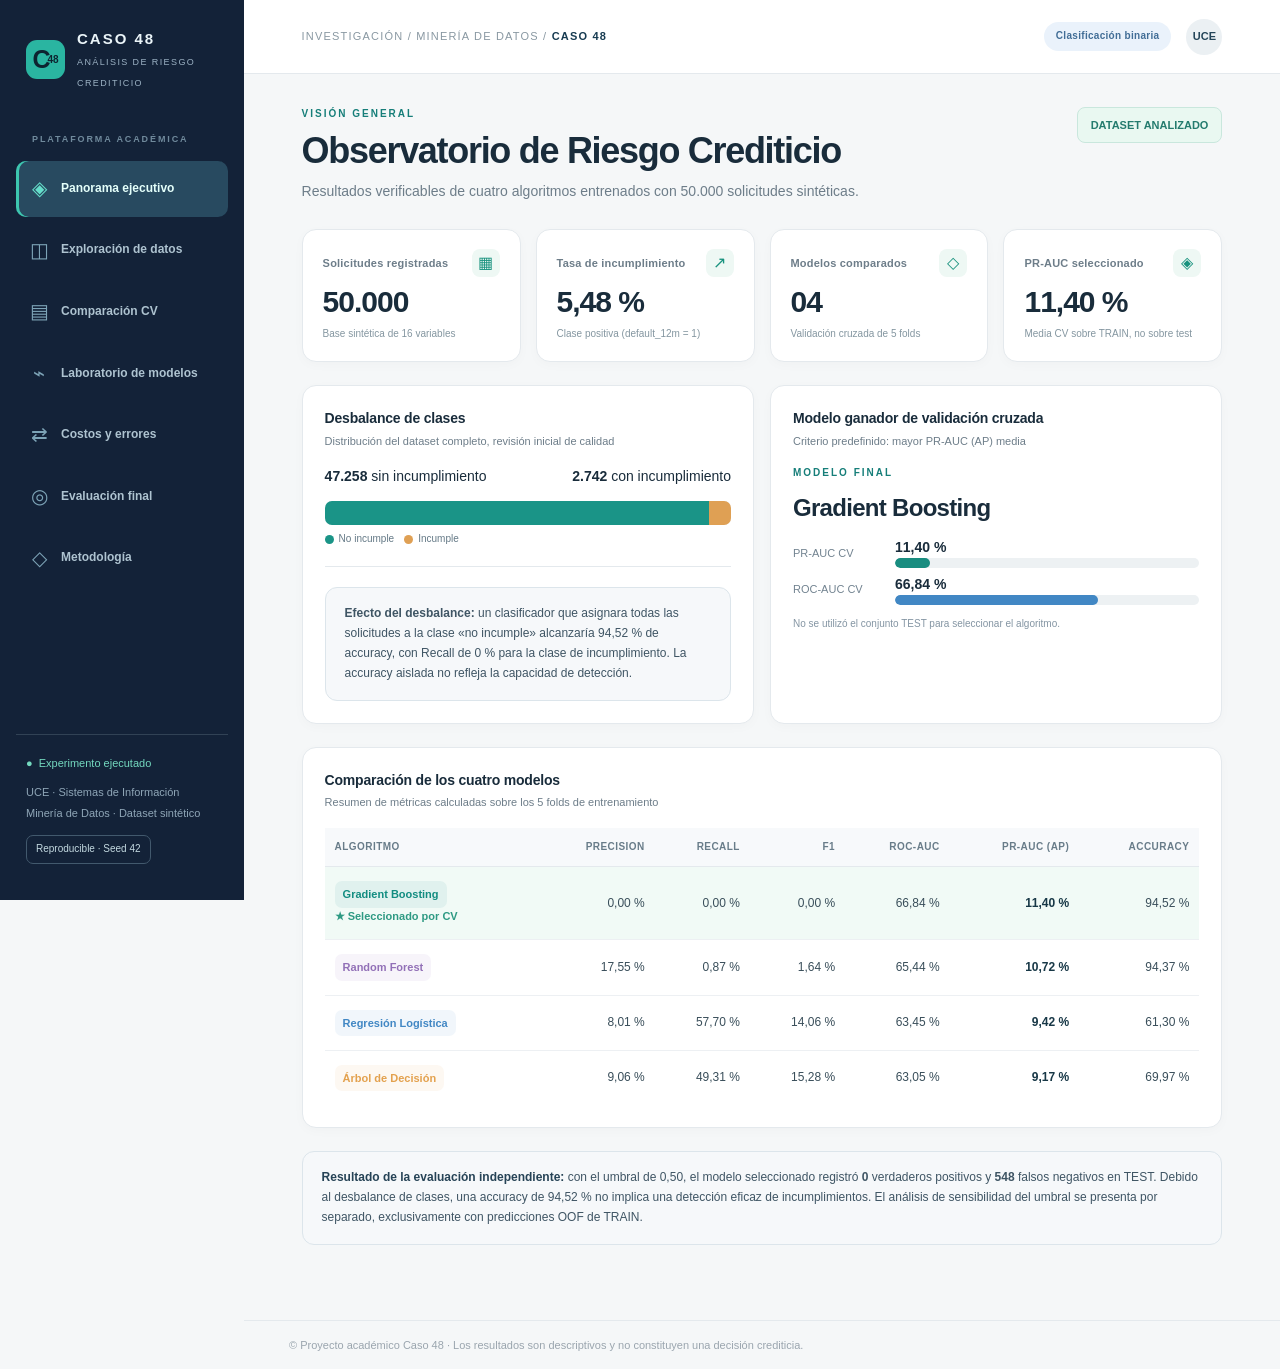
==== dashboard/index.html @ 5ee0b579 "Version inicial Caso 48 UCE - Dashboard Machine Learning" ====
<!doctype html>
<html lang="es">
<head>
  <meta charset="UTF-8" />
  <meta name="viewport" content="width=device-width, initial-scale=1" />
  <meta name="description" content="Dashboard académico de minería de datos: predicción de incumplimiento crediticio, validación cruzada y evaluación de modelos del Caso 48 UCE." />
  <meta name="theme-color" content="#102235" />
  <title>Caso 48 · Observatorio de Riesgo Crediticio</title>
  <link rel="stylesheet" href="./styles.css" />
</head>
<body>
  <div class="app-shell">
    <aside class="sidebar" aria-label="Navegación del proyecto">
      <div class="brand"><div class="brand-icon">C<span>48</span></div><div><strong>CASO 48</strong><small>ANÁLISIS DE RIESGO CREDITICIO</small></div></div>
      <div class="sidebar-label">PLATAFORMA ACADÉMICA</div>
      <nav class="nav" id="navigation">
        <button class="nav-link active" data-tab="resumen"><span class="nav-icon">◈</span> Panorama ejecutivo</button>
        <button class="nav-link" data-tab="exploracion"><span class="nav-icon">◫</span> Exploración de datos</button>
        <button class="nav-link" data-tab="comparacion"><span class="nav-icon">▤</span> Comparación CV</button>
        <button class="nav-link" data-tab="modelos"><span class="nav-icon">⌁</span> Laboratorio de modelos</button>
        <button class="nav-link" data-tab="costos"><span class="nav-icon">⇄</span> Costos y errores</button>
        <button class="nav-link" data-tab="test"><span class="nav-icon">◎</span> Evaluación final</button>
        <button class="nav-link" data-tab="metodo"><span class="nav-icon">◇</span> Metodología</button>
      </nav>
      <div class="sidebar-footer"><div class="status-dot">● &nbsp;Experimento ejecutado</div><p>UCE · Sistemas de Información<br />Minería de Datos · Dataset sintético</p><div class="version">Reproducible · Seed 42</div></div>
    </aside>
    <main class="main">
      <div class="topbar"><div class="breadcrumb">INVESTIGACIÓN / MINERÍA DE DATOS / <b>CASO 48</b></div><div class="top-right"><span class="pill sky">Clasificación binaria</span><span class="avatar" aria-label="Universidad Central del Ecuador">UCE</span></div></div>
      <div id="app" role="main"><div class="loading">Cargando resultados de los modelos…</div></div>
      <footer class="bottom">© Proyecto académico Caso 48 · Los resultados son descriptivos y no constituyen una decisión crediticia.</footer>
    </main>
  </div>
  <script src="./datos.js"></script>
  <script src="./app.js"></script>
</body>
</html>
---- dashboard/styles.css ----
:root{--navy:#132238;--navy2:#182d44;--ink:#192c3b;--muted:#6d7d89;--teal:#167e79;--mint:#e3f5ef;--bg:#f5f7f8;--border:#e4e9ed;--orange:#d89448;--orangebg:#fff3e8;--blue:#3a73bc;--purple:#8c68b0;--red:#be564c;--white:#fff;font-family:Inter,ui-sans-serif,-apple-system,BlinkMacSystemFont,'Segoe UI',sans-serif}*{box-sizing:border-box}body{margin:0;background:var(--bg);color:var(--ink);line-height:1.48;font-size:14px}button,select{font:inherit}.app-shell{display:flex;min-height:100vh}.sidebar{position:sticky;top:0;align-self:flex-start;width:244px;min-width:244px;height:100vh;background:var(--navy);color:#eaf4f8;display:flex;flex-direction:column;padding:28px 16px}.brand{display:flex;align-items:center;gap:12px;padding:0 10px 41px}.brand-icon{height:39px;width:39px;border-radius:11px;background:#2ab5a1;color:#0d2430;font-size:25px;line-height:39px;font-weight:900;text-align:center;letter-spacing:-3px;flex-shrink:0}.brand-icon span{font-size:10px;letter-spacing:0;vertical-align:top}.brand strong{font-size:15px;letter-spacing:2px;display:block}.brand small{font-size:9px;color:#9cb2c4;letter-spacing:1.4px}.sidebar-label{font-size:9px;letter-spacing:1.9px;color:#708a9c;padding:0 16px 15px;font-weight:700}.nav{display:flex;flex-direction:column;gap:6px}.nav-link{border:0;background:transparent;color:#aec3d0;text-align:left;display:flex;align-items:center;gap:12px;padding:13px 13px;border-radius:10px;cursor:pointer;font-size:12px;font-weight:550;transition:.15s}.nav-link:hover,.nav-link:focus-visible{background:#243e57;color:white;outline:0}.nav-link.active{background:#284a60;color:#e4fffa;box-shadow:inset 3px 0 #3dc7b0}.nav-icon{font-size:20px;width:20px;text-align:center;color:#7da4b7}.nav-link.active .nav-icon{color:#65deca}.sidebar-footer{margin-top:auto;border-top:1px solid #314255;padding:20px 10px 8px}.sidebar-footer p{font-size:11px;line-height:1.9;color:#8fa6b7}.status-dot{font-size:11px;color:#74d9bf}.version{border:1px solid #42596d;border-radius:7px;display:inline-block;font-size:10px;padding:6px 9px;color:#c3d9e0}.main{width:calc(100% - 244px);min-width:0;display:flex;flex-direction:column}.topbar{height:74px;flex-shrink:0;padding:0 clamp(22px,4.5vw,72px);display:flex;align-items:center;justify-content:space-between;background:white;border-bottom:1px solid var(--border);gap:15px}.breadcrumb{font-size:11px;letter-spacing:1.2px;color:#8998a2}.breadcrumb b{color:#173b51}.top-right{display:flex;align-items:center;gap:15px}.pill{border-radius:24px;padding:7px 12px;font-weight:700;font-size:10px;letter-spacing:.3px;display:inline-block}.pill.sky{background:#eaf2fb;color:#416d96}.pill.green{background:#e3f4ee;color:#11786d}.pill.orange{background:#fff0df;color:#965d1c}.avatar{display:flex;align-items:center;justify-content:center;width:36px;height:36px;background:#ebf0f3;border-radius:50%;font-weight:800;font-size:11px;color:#244559}#app{width:min(1320px,100%);padding:33px clamp(22px,4.5vw,72px) 75px;margin:0 auto;flex:1}.bottom{padding:16px 45px;color:#9aa5ae;font-size:11px;border-top:1px solid var(--border)}.eyebrow{font-size:10px;letter-spacing:2px;color:var(--teal);font-weight:850;text-transform:uppercase;margin:0 0 9px}.heading{display:flex;align-items:flex-start;justify-content:space-between;gap:18px;margin-bottom:27px}.heading h1{font-size:clamp(24px,3.3vw,36px);line-height:1.13;letter-spacing:-1.3px;margin:0;font-weight:780}.heading .subtitle{color:var(--muted);margin:10px 0 0;max-width:720px}.tag{border:1px solid #c9e7dd;color:#247b6e;background:#e9f8f1;border-radius:8px;font-size:11px;font-weight:750;padding:9px 13px;white-space:nowrap}.grid4{display:grid;grid-template-columns:repeat(4,minmax(0,1fr));gap:15px}.grid2{display:grid;grid-template-columns:repeat(2,minmax(0,1fr));gap:16px}.grid3{display:grid;grid-template-columns:repeat(3,minmax(0,1fr));gap:16px}.card{background:white;border:1px solid var(--border);border-radius:14px;padding:22px;min-width:0;box-shadow:0 3px 12px rgba(18,36,48,.025)}.stat{padding:19px 20px}.stat-label{color:var(--muted);font-size:11px;font-weight:650;letter-spacing:.2px}.stat-number{font-size:30px;line-height:1.2;font-weight:780;letter-spacing:-1px;margin:7px 0}.stat-foot{color:#8496a0;font-size:10px}.stat-kicker{display:flex;justify-content:space-between;align-items:center}.symbol{width:28px;height:28px;background:#eef8f4;border-radius:8px;color:#18927e;display:flex;align-items:center;justify-content:center;font-size:16px}.section{margin-top:23px}.section-title{font-size:15px;letter-spacing:-.2px;margin:0 0 7px}.section-sub{font-size:11px;color:var(--muted);margin:0 0 20px}.card-head{display:flex;justify-content:space-between;align-items:flex-start;gap:10px;margin-bottom:17px}.card-head h2{font-size:14px;margin:0;letter-spacing:-.2px}.card-head p{margin:4px 0 0;font-size:11px;color:var(--muted)}.wide-note{background:#f6f8fa;border:1px solid #dce5eb;padding:16px 19px;border-radius:12px;color:#3f5564;line-height:1.65;font-size:12px}.wide-note strong{color:#264356}.alert-blue{background:#f3f7f9;border:1px solid #dae4ea;border-radius:12px;padding:17px 19px;color:#3d5868;font-size:12px;line-height:1.6}.warn-red{background:#fff2ef;border-color:#f0d6ce;color:#935344}.chart-area{width:100%;min-height:245px}.chart-area svg{width:100%;height:auto;display:block}.stack{height:24px;display:flex;border-radius:7px;overflow:hidden;background:#e6edf1}.stack>div{height:100%}.legend{display:flex;flex-wrap:wrap;gap:18px;margin-top:15px;font-size:11px;color:#677986}.legend i{display:inline-block;width:10px;height:10px;border-radius:50%;margin-right:6px}.figure-caption{font-size:10px;color:#8495a3;margin-top:12px}.chart-bar{display:flex;align-items:center;gap:10px;margin:14px 0}.bar-name{font-size:12px;width:145px;flex-shrink:0;white-space:nowrap;overflow:hidden;text-overflow:ellipsis}.bar-rail{height:10px;background:#edf1f3;border-radius:10px;flex:1;overflow:hidden}.bar-fill{height:100%;border-radius:10px}.bar-value{font-weight:700;color:var(--ink);font-size:12px;width:60px;text-align:right}.table-wrap{overflow:auto;max-width:100%}table{border-collapse:collapse;width:100%;font-size:12px;white-space:nowrap}th{background:#f7f9fb;text-align:left;color:#687c89;font-size:10px;font-weight:800;letter-spacing:.45px;text-transform:uppercase;padding:12px 10px;border-bottom:1px solid var(--border)}td{padding:14px 10px;border-bottom:1px solid #edf0f3;color:#394e5a}tr:last-child td{border-bottom:0}tr.highlight td{background:#f1faf6}th.numeric,td.numeric{text-align:right;font-variant-numeric:tabular-nums}.bold{font-weight:760;color:#183847}.small{font-size:11px;color:#718593}.button,.select{padding:9px 12px;border-radius:9px;background:white;border:1px solid #d4dde1;color:#2b4e5c;outline-offset:2px;font-size:12px;cursor:pointer}.select:focus,.button:focus-visible{outline:2px solid #4baaa1}.controls{display:flex;gap:12px;align-items:center;flex-wrap:wrap}.control-label{color:#748490;font-size:11px;font-weight:700}.split-line{height:1px;background:var(--border);margin:20px 0}.confusion{display:grid;grid-template-columns:110px 1fr 1fr;grid-template-rows:33px 90px 90px;gap:7px;max-width:460px;margin:auto}.matrix-head{color:#778a93;font-size:11px;font-weight:720;text-align:center;align-self:center}.matrix-label{color:#6c8492;align-self:center;text-align:center;font-size:11px;font-weight:700}.matrix-cell{display:flex;flex-direction:column;align-items:center;justify-content:center;border-radius:10px;background:#e7f4ef;color:#177267}.matrix-cell.bad{background:#fff0e6;color:#a36a27}.matrix-cell strong{font-size:22px;letter-spacing:-1px}.matrix-cell span{font-size:10px;font-weight:650;margin-top:2px}.stage{display:flex;gap:12px;align-items:center;padding:14px 0;border-bottom:1px solid #edf0f1}.step-index{background:#e9f4f2;color:#16796e;border-radius:10px;font-size:13px;font-weight:800;padding:9px 13px}.stage strong{font-size:12px;display:block}.stage p{color:#7b8a95;font-size:11px;margin:2px 0 0}.model-tag{display:inline-block;white-space:nowrap;font-size:11px;font-weight:780;padding:5px 8px;border-radius:7px;background:#e6f6f1;color:#1e897e}.progress-lines{display:grid;grid-template-columns:90px 1fr;gap:6px 12px;align-items:center}.progress-lines label{font-size:11px;color:#728390}.subtabs{display:flex;gap:6px;margin-bottom:20px}.subtab{border:1px solid var(--border);background:white;border-radius:9px;font-size:12px;color:#6d8290;padding:10px 15px;cursor:pointer}.subtab.active{background:#173c4f;color:white}.metric-mini{display:flex;flex-direction:column;gap:3px;padding:10px 12px;border:1px solid var(--border);border-radius:9px}.metric-mini strong{font-size:19px}.metric-mini small{color:var(--muted);font-size:10px}.metric-grid{display:grid;grid-template-columns:repeat(3,minmax(0,1fr));gap:9px}.range-line{display:flex;align-items:center;gap:16px}input[type=range]{width:100%;accent-color:var(--teal)}.range-val{background:#ddf4ec;padding:6px 10px;border-radius:7px;font-weight:800;color:#0d7267}.method-card{display:flex;flex-direction:column;gap:8px;padding:19px;border:1px solid var(--border);background:white;border-radius:12px}.method-card strong{font-size:14px}.method-card p{font-size:11px;color:#778a96;line-height:1.7;margin:0}.hi{color:#118273}.callout{border-left:3px solid #8aa2ae;padding:12px 15px;background:#f7f9fa;font-size:12px;line-height:1.7;color:#435d69}.download-row{display:flex;gap:9px;flex-wrap:wrap}.download-row a{text-decoration:none;border:1px solid #cddbdc;background:white;border-radius:9px;padding:9px 12px;color:#246077;font-weight:650;font-size:11px}.download-row a:hover{border-color:#147d74;background:#f1faf6}.chart-legend{display:flex;flex-wrap:wrap;gap:10px;margin-top:7px;color:#647986;font-size:10px}.chart-legend span{display:inline-flex;align-items:center;gap:5px}.chart-legend b{display:inline-block;height:9px;width:9px;border-radius:50%}.display-score{font-size:11px;font-weight:750;color:#2e9a83}.loading{padding:70px 0;text-align:center;color:#778b95}.model-choice{font-size:12px;font-weight:650;color:#315468}.mono{font-variant-numeric:tabular-nums}.two-col-label{display:flex;justify-content:space-between;gap:5px}.metric-definition{font-size:11px;color:#7c8893;margin:6px 0}.space-0{margin-top:0}@media(max-width:1180px){.grid4{grid-template-columns:repeat(2,minmax(0,1fr))}.sidebar{width:213px;min-width:213px}.main{width:calc(100% - 213px)}}@media(max-width:780px){.app-shell{display:block}.sidebar{width:100%;height:auto;position:static;padding:12px 15px}.brand{padding:0 0 13px}.sidebar-label,.sidebar-footer{display:none}.nav{display:flex;flex-direction:row;overflow-x:auto;padding:0 0 7px}.nav-link{min-width:max-content;font-size:11px;padding:9px 11px}.main{width:100%}.topbar{height:60px;padding:0 17px}.breadcrumb{font-size:9px}.pill.sky{display:none}#app{padding:24px 15px 40px}.heading{display:block}.heading .tag{display:inline-block;margin-top:13px}.grid2,.grid3{grid-template-columns:1fr}.grid4{grid-template-columns:repeat(2,minmax(0,1fr));gap:8px}.card{padding:16px}.stat-number{font-size:24px}.confusion{grid-template-columns:90px 1fr 1fr}.bottom{padding:15px}.metric-grid{grid-template-columns:repeat(2,1fr)}}@media(max-width:410px){.grid4{grid-template-columns:1fr 1fr}.stat-label{font-size:10px}.stat-number{font-size:21px}.metric-grid{grid-template-columns:1fr 1fr}.brand strong{font-size:12px}}

.cost-explain{display:grid;gap:15px}.cost-explain>div{border:1px solid #e0e8ec;border-radius:11px;padding:14px}.cost-explain b{display:inline-block;color:#284c59;font-size:12px;margin-left:9px}.cost-explain p{color:#6c8290;font-size:11px;line-height:1.65;margin:9px 0 0}.cost-symbol{font-weight:800;padding:5px 8px;font-size:11px;border-radius:7px}.cost-symbol.fn{background:#ffe9dc;color:#a35b22}.cost-symbol.fp{background:#eaf2fd;color:#316d9f}.cost-inputs{display:grid;grid-template-columns:1fr 1fr;gap:12px;margin:0 0 15px}.cost-inputs label{display:flex;flex-direction:column;gap:6px;font-size:12px;color:#315466}.cost-inputs label span{font-size:10px;color:#798c98}.cost-inputs input{border:1px solid #cddce1;border-radius:8px;padding:11px;max-width:100%;font-size:16px;font-weight:700;color:#244556;background:#fff}.cost-inputs input:focus{outline:2px solid #2ba897}.cost-bar-chart .bar-name{width:128px}.cost-bar-chart .bar-value{width:80px}.card:has(#cost-threshold) .controls{gap:14px}.card:has(#cost-threshold) input[type=range]{width:min(290px,100%)}@media(max-width:650px){.cost-inputs{grid-template-columns:1fr}.card:has(#cost-threshold) .controls{align-items:stretch;flex-direction:column}.card:has(#cost-threshold) input[type=range]{width:100%}}
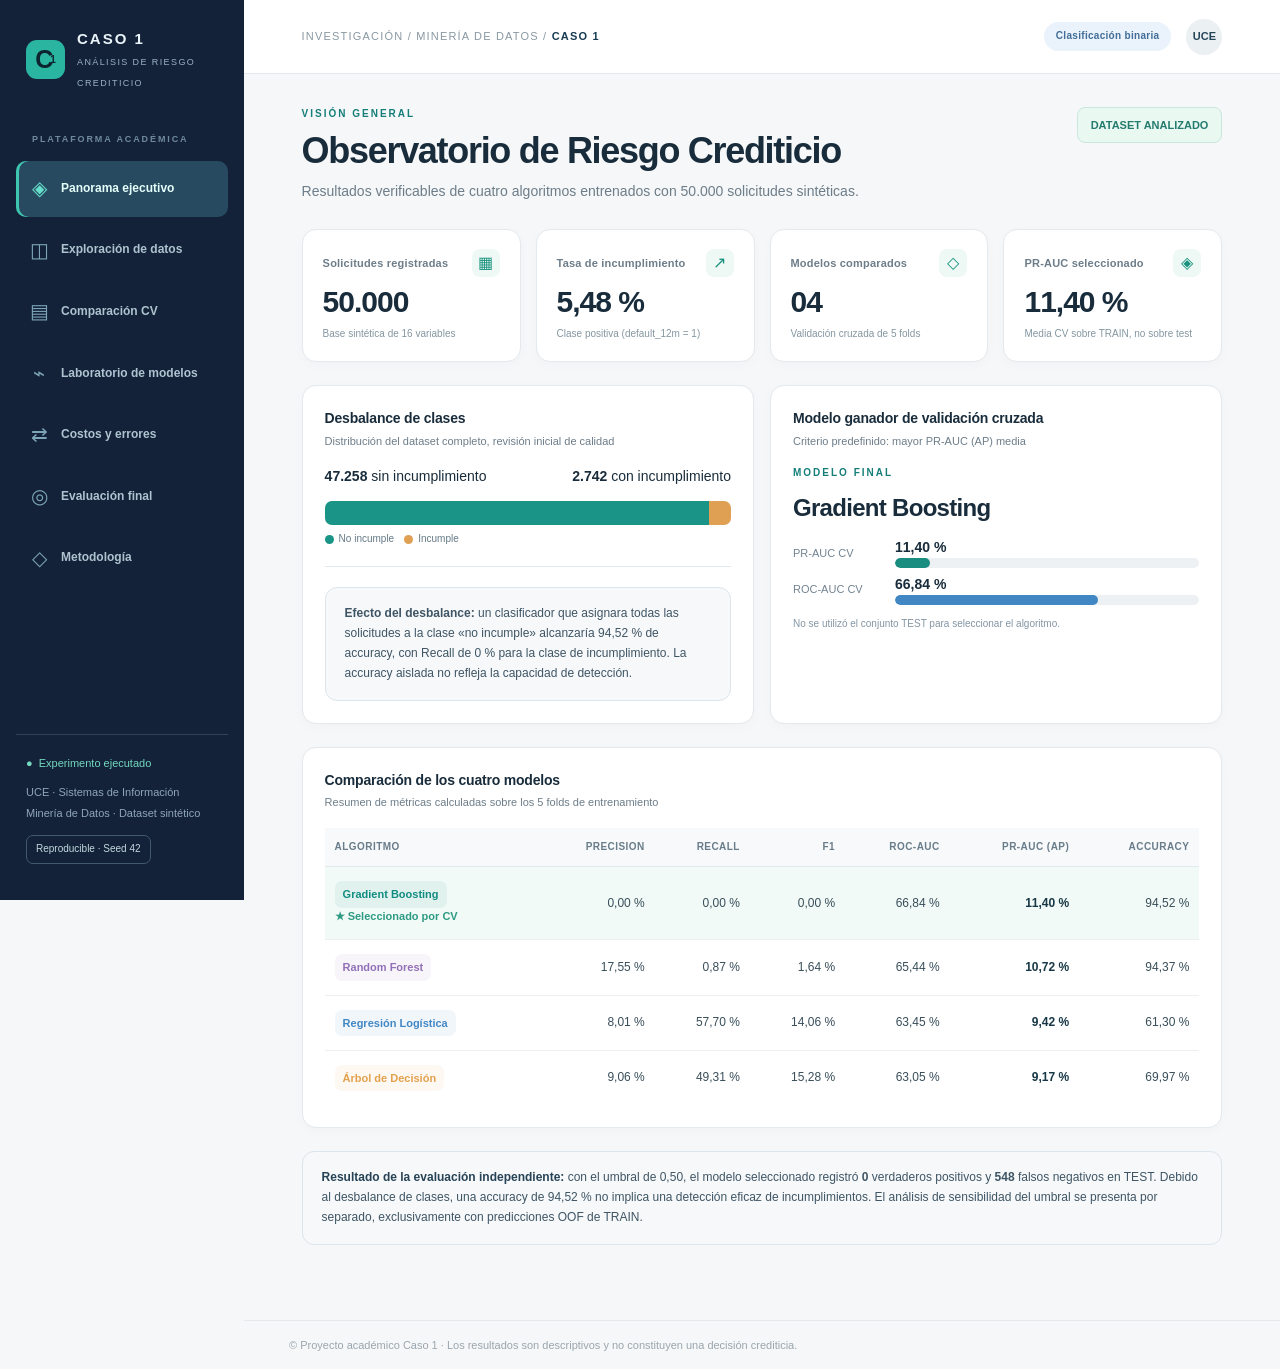
==== commit 0a5d3672: "Actualizacion del proyecto a Caso 1 UCE" ====
--- a/dashboard/index.html
+++ b/dashboard/index.html
@@ -3,15 +3,15 @@
 <head>
   <meta charset="UTF-8" />
   <meta name="viewport" content="width=device-width, initial-scale=1" />
-  <meta name="description" content="Dashboard académico de minería de datos: predicción de incumplimiento crediticio, validación cruzada y evaluación de modelos del Caso 48 UCE." />
+  <meta name="description" content="Dashboard académico de minería de datos: predicción de incumplimiento crediticio, validación cruzada y evaluación de modelos del Caso 1 UCE." />
   <meta name="theme-color" content="#102235" />
-  <title>Caso 48 · Observatorio de Riesgo Crediticio</title>
+  <title>Observatorio de Riesgo Crediticio — UCE</title>
   <link rel="stylesheet" href="./styles.css" />
 </head>
 <body>
   <div class="app-shell">
     <aside class="sidebar" aria-label="Navegación del proyecto">
-      <div class="brand"><div class="brand-icon">C<span>48</span></div><div><strong>CASO 48</strong><small>ANÁLISIS DE RIESGO CREDITICIO</small></div></div>
+      <div class="brand"><div class="brand-icon">C<span>1</span></div><div><strong>CASO 1</strong><small>ANÁLISIS DE RIESGO CREDITICIO</small></div></div>
       <div class="sidebar-label">PLATAFORMA ACADÉMICA</div>
       <nav class="nav" id="navigation">
         <button class="nav-link active" data-tab="resumen"><span class="nav-icon">◈</span> Panorama ejecutivo</button>
@@ -25,9 +25,9 @@
       <div class="sidebar-footer"><div class="status-dot">● &nbsp;Experimento ejecutado</div><p>UCE · Sistemas de Información<br />Minería de Datos · Dataset sintético</p><div class="version">Reproducible · Seed 42</div></div>
     </aside>
     <main class="main">
-      <div class="topbar"><div class="breadcrumb">INVESTIGACIÓN / MINERÍA DE DATOS / <b>CASO 48</b></div><div class="top-right"><span class="pill sky">Clasificación binaria</span><span class="avatar" aria-label="Universidad Central del Ecuador">UCE</span></div></div>
+      <div class="topbar"><div class="breadcrumb">INVESTIGACIÓN / MINERÍA DE DATOS / <b>CASO 1</b></div><div class="top-right"><span class="pill sky">Clasificación binaria</span><span class="avatar" aria-label="Universidad Central del Ecuador">UCE</span></div></div>
       <div id="app" role="main"><div class="loading">Cargando resultados de los modelos…</div></div>
-      <footer class="bottom">© Proyecto académico Caso 48 · Los resultados son descriptivos y no constituyen una decisión crediticia.</footer>
+      <footer class="bottom">© Proyecto académico Caso 1 · Los resultados son descriptivos y no constituyen una decisión crediticia.</footer>
     </main>
   </div>
   <script src="./datos.js"></script>
